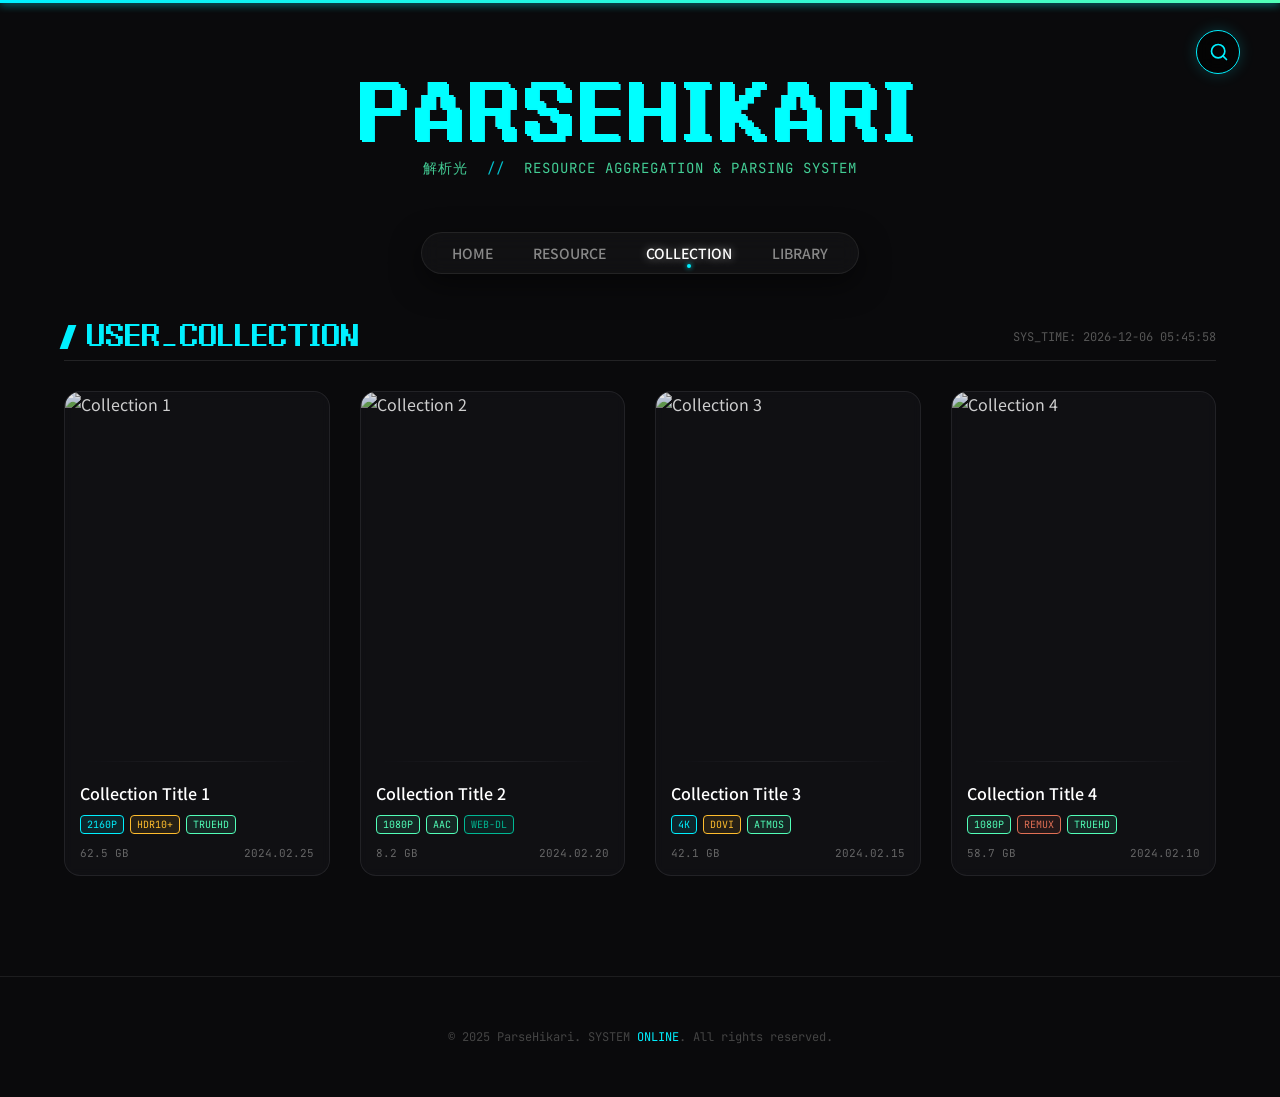
==== collection.html @ 1d5f7707 "1" ====
<!DOCTYPE html>
<html lang="zh-CN">
<head>
    <meta charset="UTF-8">
    <meta name="viewport" content="width=device-width, initial-scale=1.0">
    <title>ParseHikari | COLLECTION</title>
    <link href="https://fonts.googleapis.com/css2?family=JetBrains+Mono:wght@400;700&family=Noto+Sans+SC:wght@300;400;700&display=swap" rel="stylesheet">
    <link rel="stylesheet" href="css/style.css">
</head>
<body>
    <div id="floating-search">
        <div class="search-icon-wrapper">
            <svg width="20" height="20" viewBox="0 0 24 24" fill="none" stroke="#00f0ff" stroke-width="2" stroke-linecap="round" stroke-linejoin="round">
                <circle cx="11" cy="11" r="8"></circle>
                <line x1="21" y1="21" x2="16.65" y2="16.65"></line>
            </svg>
        </div>
        <input type="text" placeholder="SEARCH_COLLECTION...">
    </div>

    <header>
        <h1>ParseHikari</h1>
        <p>解析光 <span>//</span> RESOURCE AGGREGATION & PARSING SYSTEM</p>
    </header>

    <nav>
        <div class="nav-container">
            <a href="index.html">HOME</a>
            <a href="resource.html">RESOURCE</a>
            <a href="collection.html" class="active">COLLECTION</a>
            <a href="library.html">LIBRARY</a>
        </div>
    </nav>

    <section id="collection">
        <div class="section-header">
            <h2>USER_COLLECTION</h2>
            <div style="font-family: 'JetBrains Mono'; font-size: 12px; color: #555;" id="sys-time">SYSTEM_READY</div>
        </div>

        <div class="movie-grid">
            <!-- Collection module sample content -->
            <div class="movie-card">
                <div class="card-image-wrapper">
                    <img src="https://via.placeholder.com/220x330?text=COLLECTION+1" alt="Collection 1">
                </div>
                <div class="card-info">
                    <h3>Collection Title 1</h3>
                    <div class="tags">
                        <span class="tag res-4k">2160P</span>
                        <span class="tag hdr">HDR10+</span>
                        <span class="tag atmos">TRUEHD</span>
                    </div>
                    <div class="meta-data">
                        <span>62.5 GB</span>
                        <span>2024.02.25</span>
                    </div>
                </div>
            </div>
            
            <div class="movie-card">
                <div class="card-image-wrapper">
                    <img src="https://via.placeholder.com/220x330?text=COLLECTION+2" alt="Collection 2">
                </div>
                <div class="card-info">
                    <h3>Collection Title 2</h3>
                    <div class="tags">
                        <span class="tag 1080p">1080P</span>
                        <span class="tag atmos">AAC</span>
                        <span class="tag web-dl">WEB-DL</span>
                    </div>
                    <div class="meta-data">
                        <span>8.2 GB</span>
                        <span>2024.02.20</span>
                    </div>
                </div>
            </div>
            
            <div class="movie-card">
                <div class="card-image-wrapper">
                    <img src="https://via.placeholder.com/220x330?text=COLLECTION+3" alt="Collection 3">
                </div>
                <div class="card-info">
                    <h3>Collection Title 3</h3>
                    <div class="tags">
                        <span class="tag res-4k">4K</span>
                        <span class="tag hdr">DOVI</span>
                        <span class="tag atmos">ATMOS</span>
                    </div>
                    <div class="meta-data">
                        <span>42.1 GB</span>
                        <span>2024.02.15</span>
                    </div>
                </div>
            </div>
            
            <div class="movie-card">
                <div class="card-image-wrapper">
                    <img src="https://via.placeholder.com/220x330?text=COLLECTION+4" alt="Collection 4">
                </div>
                <div class="card-info">
                    <h3>Collection Title 4</h3>
                    <div class="tags">
                        <span class="tag 1080p">1080P</span>
                        <span class="tag remux">REMUX</span>
                        <span class="tag atmos">TRUEHD</span>
                    </div>
                    <div class="meta-data">
                        <span>58.7 GB</span>
                        <span>2024.02.10</span>
                    </div>
                </div>
            </div>
        </div>
    </section>

    <footer>
        <p>© 2025 ParseHikari. SYSTEM <span>ONLINE</span>. All rights reserved.</p>
    </footer>

    <script src="js/script.js"></script>
</body>
</html>
---- css/style.css ----
@font-face {
    font-family: 'YamahaEBM10';
    src: url('../fonts/Yamaha EBM10 Bold.ttf') format('truetype');
    font-weight: bold;
    font-style: normal;
}

:root {
    --primary: #00f0ff;
    --secondary: #52ffb8;
    --bg-dark: #0a0a0c;
    --card-bg: rgba(20, 20, 25, 0.6);
    --text-main: #e5e5e5;
    --glass-border: rgba(255, 255, 255, 0.08);
    --rotateX: 0deg;
    --rotateY: 0deg;
}

* {
    box-sizing: border-box;
}

body {
    margin: 0;
    font-family: 'Noto Sans SC', sans-serif;
    background-color: var(--bg-dark);
    color: var(--text-main);
    overflow-x: hidden;
    min-height: 100vh;
}

body::before {
    content: '';
    position: fixed;
    top: 0;
    left: 0;
    width: 100%;
    height: 3px;
    background: linear-gradient(90deg, var(--primary), var(--secondary));
    z-index: 100;
    box-shadow: 0 0 10px var(--primary);
}

#floating-search {
    position: fixed;
    top: 30px;
    right: 40px;
    display: flex;
    align-items: center;
    background: rgba(0, 0, 0, 0.6);
    backdrop-filter: blur(10px);
    width: 44px;
    height: 44px;
    border-radius: 50px;
    transition: all 0.5s cubic-bezier(0.19, 1, 0.22, 1);
    overflow: hidden;
    border: 1px solid var(--primary);
    cursor: pointer;
    z-index: 1000;
    box-shadow: 0 0 15px rgba(0, 240, 255, 0.2);
}

#floating-search:hover,
#floating-search.active {
    width: 280px;
    border-radius: 22px;
    background: rgba(10, 10, 10, 0.9);
    padding-left: 15px;
}

.search-icon-wrapper {
    min-width: 44px;
    height: 44px;
    display: flex;
    justify-content: center;
    align-items: center;
}

#floating-search img {
    width: 20px;
    height: 20px;
    filter: drop-shadow(0 0 2px var(--primary));
}

#floating-search input {
    width: 100%;
    border: none;
    background: transparent;
    color: var(--primary);
    font-family: 'JetBrains Mono', monospace;
    font-size: 14px;
    outline: none;
    opacity: 0;
    transition: opacity 0.3s ease;
    padding-right: 15px;
}

#floating-search:hover input,
#floating-search.active input {
    opacity: 1;
}

header {
    text-align: center;
    padding: 80px 0 40px;
    position: relative;
}

header h1 {
    font-family: 'YamahaEBM10', sans-serif;
    font-size: 64px;
    color: #fff;
    margin: 0;
    letter-spacing: 4px;
    text-transform: uppercase;
    position: relative;
    display: inline-block;
    text-shadow: 2px 2px 0px var(--primary);
    animation: flicker 0.15s infinite alternate, glitch-shift 0.8s infinite step-end;
}

@keyframes flicker {
    0% { text-shadow: 0 0 5px rgba(0, 240, 255, 0.5); opacity: 1; }
    5% { text-shadow: none; opacity: 0.98; }
    10% { text-shadow: 0 0 8px rgba(0, 240, 255, 0.8); opacity: 1; }
    20% { text-shadow: none; opacity: 0.95; }
    25% { text-shadow: 0 0 10px rgba(0, 240, 255, 1); opacity: 1; }
    100% { text-shadow: 0 0 5px rgba(0, 240, 255, 0.5); opacity: 1; }
}

header h1::after {
    content: "ParseHikari";
    position: absolute;
    top: 0;
    left: 0;
    width: 100%;
    height: 100%;
    color: var(--primary);
    mix-blend-mode: hard-light;
    animation: glitch-color 0.8s infinite step-end;
}

@keyframes glitch-shift {
    0% { transform: translate(1px, 1px); }
    25% { transform: translate(-1px, 1px); }
    50% { transform: translate(1px, -1px); }
    75% { transform: translate(-1px, -1px); }
    100% { transform: translate(1px, 1px); }
}

@keyframes glitch-color {
    0% { text-shadow: 3px 0 0 var(--primary), -3px 0 0 var(--secondary); transform: translate(1px, 1px); }
    15% { text-shadow: 3px 0 0 var(--secondary), -3px 0 0 var(--primary); transform: translate(-1px, 1px); }
    30% { text-shadow: 0 3px 0 var(--primary), 0 -3px 0 var(--secondary); transform: translate(1px, -1px); }
    45% { text-shadow: 0 -3px 0 var(--secondary), 0 3px 0 var(--primary); transform: translate(-1px, -1px); }
    60% { text-shadow: 5px 5px 0 var(--primary), -5px -5px 0 var(--secondary); transform: translate(2px, 2px); }
    75% { text-shadow: -5px -5px 0 var(--secondary), 5px 5px 0 var(--primary); transform: translate(-2px, -2px); }
    90% { text-shadow: 2px 2px 0 var(--primary), -2px -2px 0 var(--secondary); transform: translate(0, 0); }
    100% { text-shadow: 3px 0 0 var(--primary), -3px 0 0 var(--secondary); transform: translate(1px, 1px); }
}

header p {
    font-family: 'JetBrains Mono', monospace;
    color: var(--secondary);
    font-size: 14px;
    margin-top: 10px;
    opacity: 0.8;
    letter-spacing: 1px;
}

header p span {
    color: var(--primary);
    margin: 0 10px;
}

nav {
    display: flex;
    justify-content: center;
    margin-bottom: 50px;
}

.nav-container {
    background: rgba(255, 255, 255, 0.03);
    backdrop-filter: blur(10px);
    padding: 10px 30px;
    border-radius: 100px;
    border: 1px solid var(--glass-border);
    display: flex;
    gap: 40px;
    box-shadow: 0 10px 30px rgba(0, 0, 0, 0.5);
}

nav a {
    text-decoration: none;
    color: #888;
    font-size: 14px;
    font-weight: 500;
    transition: 0.3s;
    position: relative;
}

nav a:hover,
nav a.active {
    color: #fff;
    text-shadow: 0 0 8px rgba(255, 255, 255, 0.5);
}

nav a.active::after {
    content: '';
    position: absolute;
    bottom: -5px;
    left: 50%;
    transform: translateX(-50%);
    width: 4px;
    height: 4px;
    background: var(--primary);
    border-radius: 50%;
    box-shadow: 0 0 5px var(--primary);
}

/* 所有section元素的公共样式 */
section {
    width: 90% !important;
    max-width: 1400px !important;
    margin: 0 auto !important;
    padding-bottom: 100px !important;
    box-sizing: border-box !important;
}

.section-header {
    display: flex;
    align-items: center;
    justify-content: space-between;
    margin-bottom: 30px;
    border-bottom: 1px solid rgba(255, 255, 255, 0.1);
    padding-bottom: 10px;
}

.section-header h2 {
    font-family: 'YamahaEBM10', sans-serif;
    font-size: 24px;
    color: var(--primary);
    margin: 0;
    display: flex;
    align-items: center;
}

.section-header h2::before {
    content: '';
    display: inline-block;
    width: 8px;
    height: 24px;
    background: var(--primary);
    margin-right: 15px;
    transform: skewX(-20deg);
}

.movie-grid {
    display: grid;
    grid-template-columns: repeat(auto-fill, minmax(220px, 1fr));
    gap: 30px;
    perspective: 1500px;
}

.movie-card {
    background: var(--card-bg);
    border: 1px solid var(--glass-border);
    border-radius: 16px;
    overflow: hidden;
    position: relative;
    backdrop-filter: blur(5px);
    cursor: pointer;
    transform-style: preserve-3d;
    transition: transform 0.2s ease-out, box-shadow 0.4s;
    transform: rotateX(var(--rotateX)) rotateY(var(--rotateY)) translateZ(0);
    background-image: radial-gradient(
        circle at 50% 0%,
        rgba(255, 255, 255, 0.1) 0%,
        rgba(255, 255, 255, 0) 60%
    ), var(--card-bg);
    background-blend-mode: overlay;
}

.movie-card:hover {
    box-shadow: 0 25px 50px rgba(0, 0, 0, 0.7), 0 0 20px rgba(0, 240, 255, 0.4);
    z-index: 10;
}

.card-image-wrapper,
.card-info {
    transform: translateZ(20px);
    transition: transform 0.3s;
}

.card-image-wrapper {
    position: relative;
    padding-top: 140%;
    overflow: hidden;
}

.movie-card img {
    position: absolute;
    top: 0;
    left: 0;
    width: 100%;
    height: 100%;
    object-fit: cover;
    transition: 0.5s ease;
    filter: grayscale(30%) brightness(0.9);
}

.movie-card:hover img {
    filter: grayscale(0%) brightness(1.1);
    transform: scale(1.05) translateZ(10px);
}

.card-info {
    padding: 15px;
    position: relative;
}

.card-info::before {
    content: '';
    position: absolute;
    top: 0;
    left: 15px;
    right: 15px;
    height: 1px;
    background: linear-gradient(90deg, transparent, var(--glass-border), transparent);
}

.movie-card h3 {
    font-size: 16px;
    margin: 5px 0 10px;
    color: #fff;
    white-space: nowrap;
    overflow: hidden;
    text-overflow: ellipsis;
    font-weight: 500;
}

.tags {
    display: flex;
    flex-wrap: wrap;
    gap: 6px;
}

.tag {
    font-family: 'JetBrains Mono', monospace;
    font-size: 10px;
    padding: 2px 6px;
    border-radius: 4px;
    border: 1px solid rgba(255, 255, 255, 0.2);
    color: #aaa;
    background: rgba(0, 0, 0, 0.3);
    text-transform: uppercase;
}

/* 标签样式 - 参考index-old.html */
.tag.res-4k { 
    border-color: var(--primary); 
    color: var(--primary); 
    background: rgba(0, 240, 255, 0.1); 
}

.tag.hdr { 
    border-color: #ffbd2e; 
    color: #ffbd2e; 
    background: rgba(255, 189, 46, 0.1); 
}

.tag.atmos { 
    border-color: var(--secondary); 
    color: var(--secondary); 
    background: rgba(82, 255, 184, 0.1); 
}

/* 扩展标签样式 */
.tag[class*="1080"] { 
    border-color: var(--secondary); 
    color: var(--secondary); 
    background: rgba(82, 255, 184, 0.1); 
}

.tag[class*="720"] { 
    border-color: #fdcb6e; 
    color: #fdcb6e; 
    background: rgba(253, 203, 110, 0.1); 
}

.tag[class*="remux"] { 
    border-color: #e17055; 
    color: #e17055; 
    background: rgba(225, 112, 85, 0.1); 
}

.tag[class*="web-dl"] { 
    border-color: #00b894; 
    color: #00b894; 
    background: rgba(0, 184, 148, 0.1); 
}

.tag[class*="bdrip"] { 
    border-color: #6c5ce7; 
    color: #6c5ce7; 
    background: rgba(108, 92, 231, 0.1); 
}

.meta-data {
    margin-top: 12px;
    display: flex;
    justify-content: space-between;
    font-size: 11px;
    color: #666;
    font-family: 'JetBrains Mono', monospace;
}

/* 搜索结果页面样式 */
.no-results {
    text-align: center;
    padding: 60px 20px;
    background: rgba(255, 255, 255, 0.03);
    border-radius: 16px;
    margin-bottom: 50px;
    border: 1px solid rgba(255, 255, 255, 0.08);
}

.no-results h3 {
    font-size: 24px;
    color: var(--primary);
    margin-bottom: 15px;
    font-weight: 500;
}

.no-results p {
    color: #888;
    font-size: 14px;
    max-width: 600px;
    margin: 0 auto;
    line-height: 1.6;
}

.recommended-movies {
    margin-top: 40px;
}

.recommended-movies h3 {
    font-family: 'YamahaEBM10', sans-serif;
    font-size: 20px;
    color: var(--secondary);
    margin-bottom: 25px;
    display: flex;
    align-items: center;
}

.recommended-movies h3::before {
    content: '';
    display: inline-block;
    width: 6px;
    height: 20px;
    background: var(--secondary);
    margin-right: 12px;
    transform: skewX(-20deg);
}

footer {
    text-align: center;
    padding: 40px;
    border-top: 1px solid var(--glass-border);
    font-family: 'JetBrains Mono', monospace;
    font-size: 12px;
    color: #444;
}

footer span {
    color: var(--primary);
}

::-webkit-scrollbar {
    width: 6px;
}

::-webkit-scrollbar-track {
    background: #0a0a0c;
}

::-webkit-scrollbar-thumb {
    background: #333;
    border-radius: 3px;
}

::-webkit-scrollbar-thumb:hover {
    background: var(--primary);
}
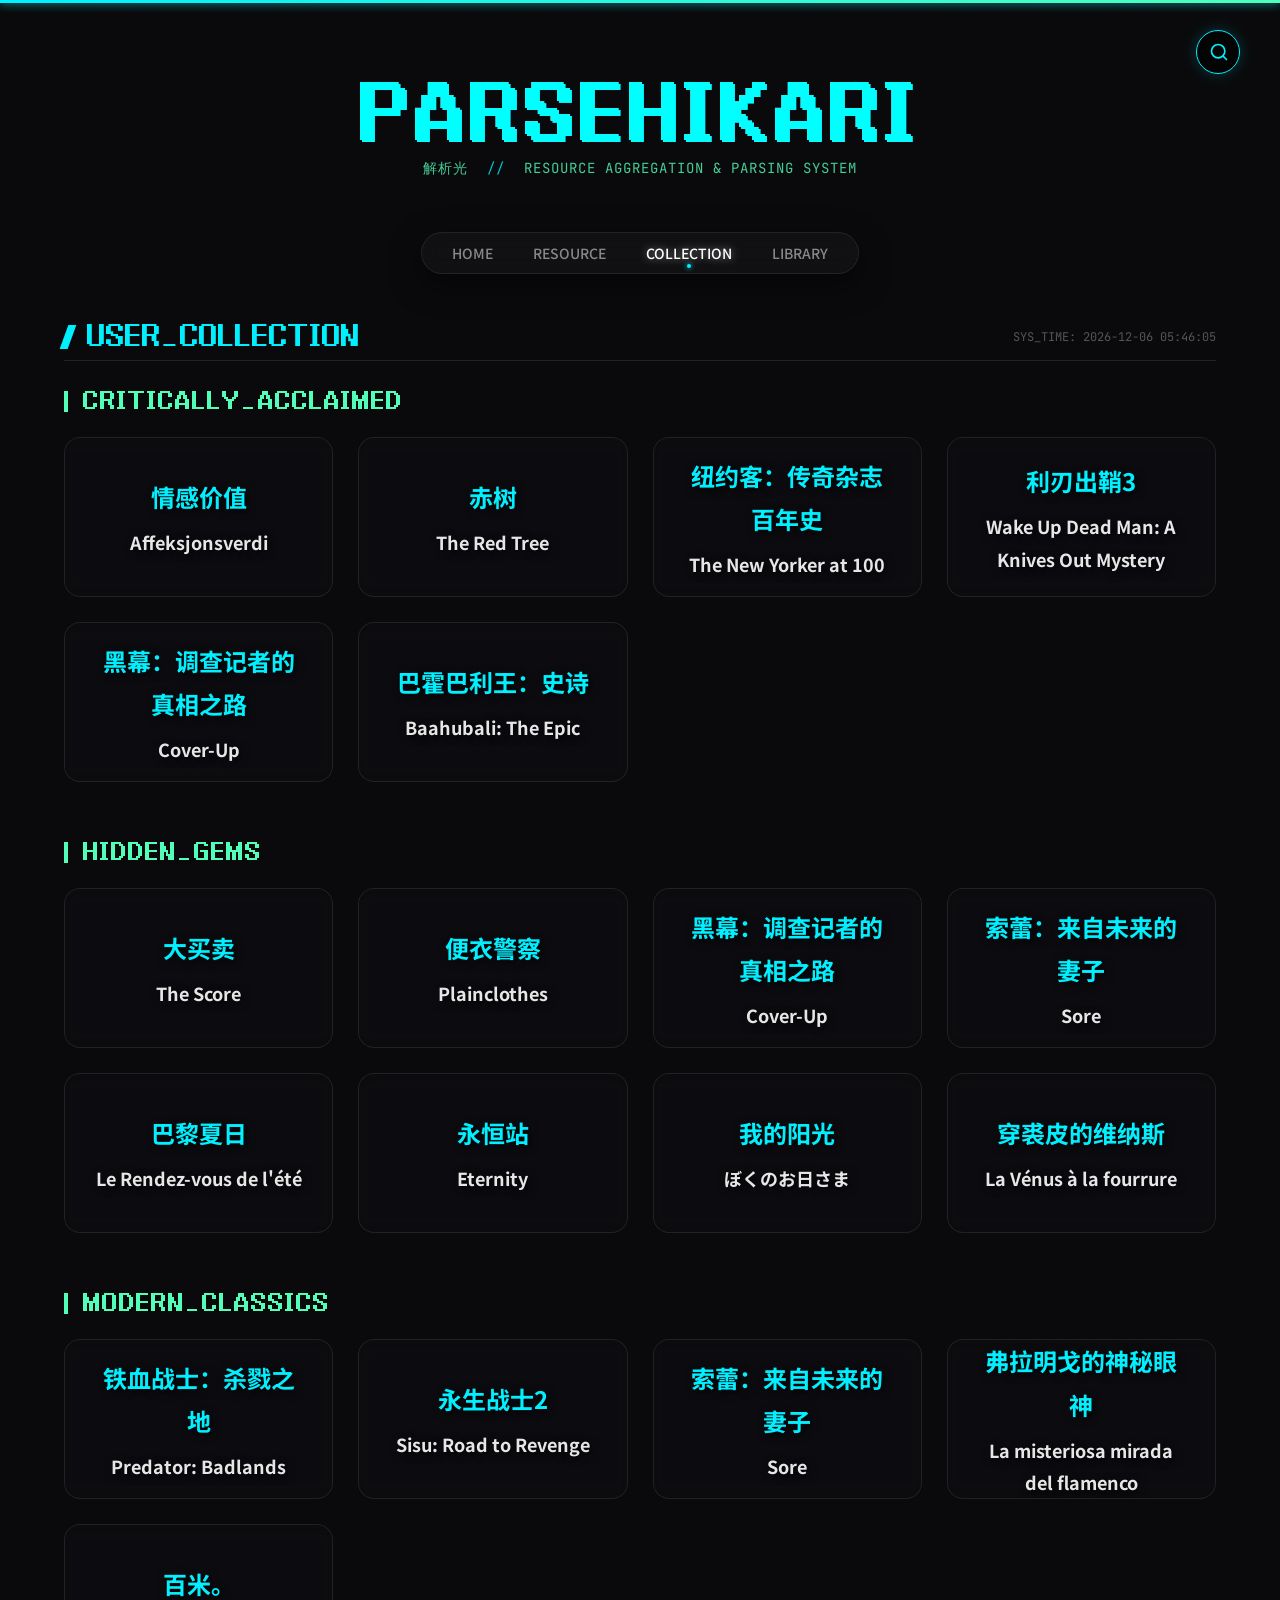
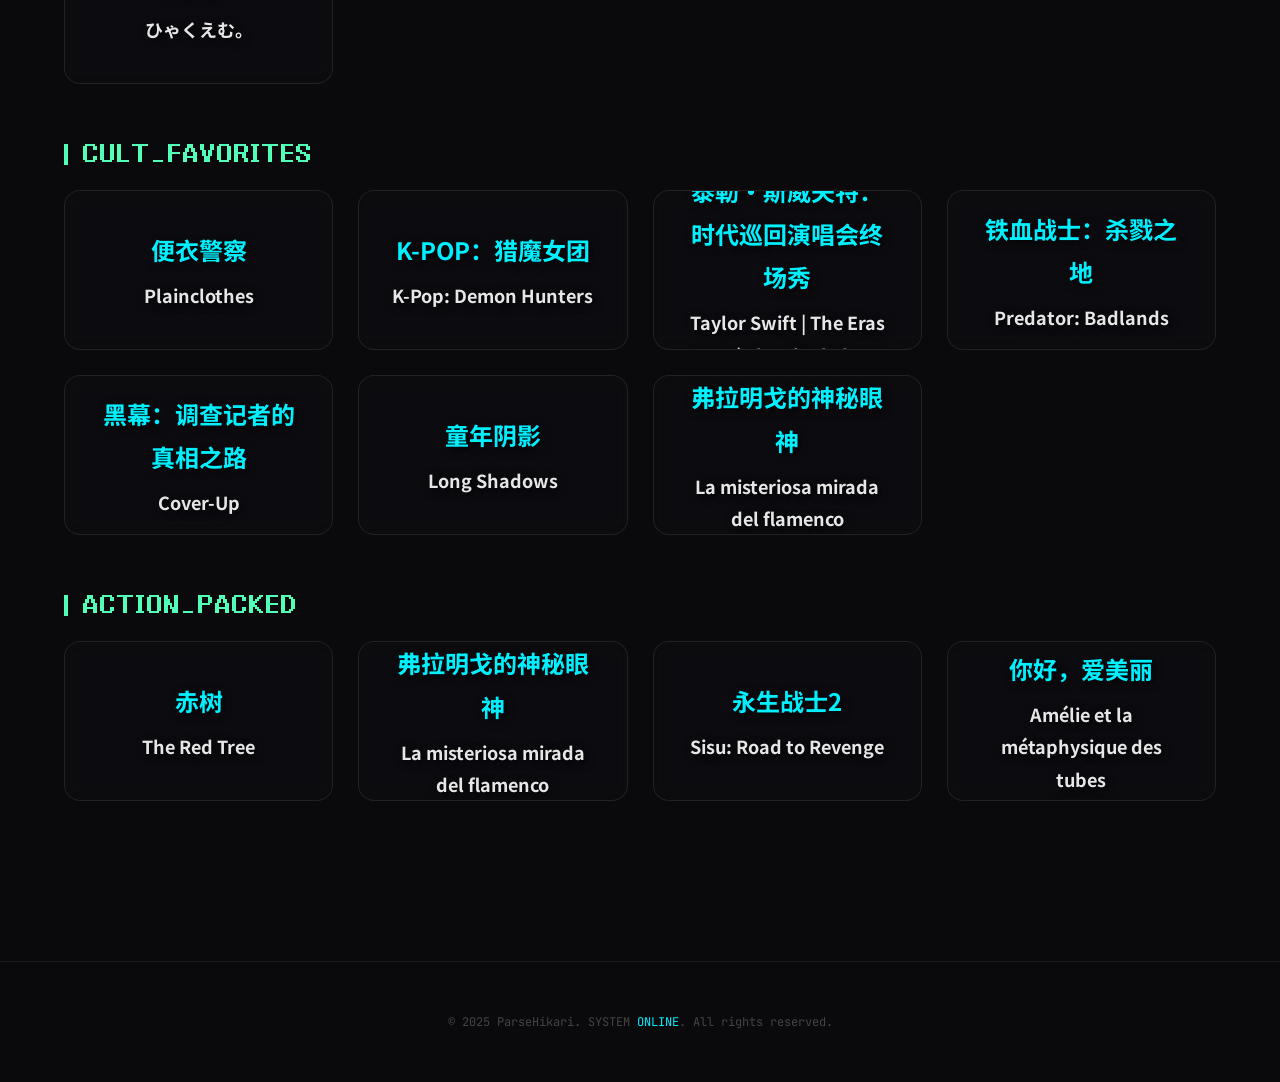
==== commit c3b1982f: "终于tmd修好了" ====
--- a/collection.html
+++ b/collection.html
@@ -38,78 +38,38 @@
             <div style="font-family: 'JetBrains Mono'; font-size: 12px; color: #555;" id="sys-time">SYSTEM_READY</div>
         </div>
 
-        <div class="movie-grid">
-            <!-- Collection module sample content -->
-            <div class="movie-card">
-                <div class="card-image-wrapper">
-                    <img src="https://via.placeholder.com/220x330?text=COLLECTION+1" alt="Collection 1">
-                </div>
-                <div class="card-info">
-                    <h3>Collection Title 1</h3>
-                    <div class="tags">
-                        <span class="tag res-4k">2160P</span>
-                        <span class="tag hdr">HDR10+</span>
-                        <span class="tag atmos">TRUEHD</span>
-                    </div>
-                    <div class="meta-data">
-                        <span>62.5 GB</span>
-                        <span>2024.02.25</span>
-                    </div>
-                </div>
+        <div class="collection-category">
+            <h3 class="category-title">CRITICALLY_ACCLAIMED</h3>
+            <div class="movie-grid collection-grid" id="collection-acclaimed">
+                <!-- 内容将通过JavaScript动态加载 -->
             </div>
-            
-            <div class="movie-card">
-                <div class="card-image-wrapper">
-                    <img src="https://via.placeholder.com/220x330?text=COLLECTION+2" alt="Collection 2">
-                </div>
-                <div class="card-info">
-                    <h3>Collection Title 2</h3>
-                    <div class="tags">
-                        <span class="tag 1080p">1080P</span>
-                        <span class="tag atmos">AAC</span>
-                        <span class="tag web-dl">WEB-DL</span>
-                    </div>
-                    <div class="meta-data">
-                        <span>8.2 GB</span>
-                        <span>2024.02.20</span>
-                    </div>
-                </div>
+        </div>
+
+        <div class="collection-category">
+            <h3 class="category-title">HIDDEN_GEMS</h3>
+            <div class="movie-grid collection-grid" id="collection-gems">
+                <!-- 内容将通过JavaScript动态加载 -->
             </div>
-            
-            <div class="movie-card">
-                <div class="card-image-wrapper">
-                    <img src="https://via.placeholder.com/220x330?text=COLLECTION+3" alt="Collection 3">
-                </div>
-                <div class="card-info">
-                    <h3>Collection Title 3</h3>
-                    <div class="tags">
-                        <span class="tag res-4k">4K</span>
-                        <span class="tag hdr">DOVI</span>
-                        <span class="tag atmos">ATMOS</span>
-                    </div>
-                    <div class="meta-data">
-                        <span>42.1 GB</span>
-                        <span>2024.02.15</span>
-                    </div>
-                </div>
+        </div>
+
+        <div class="collection-category">
+            <h3 class="category-title">MODERN_CLASSICS</h3>
+            <div class="movie-grid collection-grid" id="collection-classics">
+                <!-- 内容将通过JavaScript动态加载 -->
             </div>
-            
-            <div class="movie-card">
-                <div class="card-image-wrapper">
-                    <img src="https://via.placeholder.com/220x330?text=COLLECTION+4" alt="Collection 4">
-                </div>
-                <div class="card-info">
-                    <h3>Collection Title 4</h3>
-                    <div class="tags">
-                        <span class="tag 1080p">1080P</span>
-                        <span class="tag remux">REMUX</span>
-                        <span class="tag atmos">TRUEHD</span>
-                    </div>
-                    <div class="meta-data">
-                        <span>58.7 GB</span>
-                        <span>2024.02.10</span>
-                    </div>
-                </div>
+        </div>
+
+        <div class="collection-category">
+            <h3 class="category-title">CULT_FAVORITES</h3>
+            <div class="movie-grid collection-grid" id="collection-cult">
+                <!-- 内容将通过JavaScript动态加载 -->
+            </div>
+        </div>
+
+        <div class="collection-category">
+            <h3 class="category-title">ACTION_PACKED</h3>
+            <div class="movie-grid collection-grid" id="collection-action">
+                <!-- 内容将通过JavaScript动态加载 -->
             </div>
         </div>
     </section>
@@ -119,5 +79,15 @@
     </footer>
 
     <script src="js/script.js"></script>
+    <script>
+        window.addEventListener('DOMContentLoaded', () => {
+            // 为每个分类加载不同数量的电影
+            fetchCollectionMovies('collection-acclaimed', 6);
+            fetchCollectionMovies('collection-gems', 8);
+            fetchCollectionMovies('collection-classics', 5);
+            fetchCollectionMovies('collection-cult', 7);
+            fetchCollectionMovies('collection-action', 4);
+        });
+    </script>
 </body>
 </html>
--- a/css/style.css
+++ b/css/style.css
@@ -360,7 +360,7 @@
 .tag.res-4k { 
     border-color: var(--primary); 
     color: var(--primary); 
-    background: rgba(0, 240, 255, 0.1); 
+    background: rgba(90, 177, 184, 0.1); 
 }
 
 .tag.hdr { 
@@ -370,16 +370,16 @@
 }
 
 .tag.atmos { 
-    border-color: var(--secondary); 
-    color: var(--secondary); 
-    background: rgba(82, 255, 184, 0.1); 
+    border-color: #ff6b9d; 
+    color: #ff6b9d; 
+    background: rgba(255, 107, 157, 0.1); 
 }
 
 /* 扩展标签样式 */
 .tag[class*="1080"] { 
-    border-color: var(--secondary); 
-    color: var(--secondary); 
-    background: rgba(82, 255, 184, 0.1); 
+    border-color: #a29bfe; 
+    color: #a29bfe; 
+    background: rgba(162, 155, 254, 0.1); 
 }
 
 .tag[class*="720"] { 
@@ -389,21 +389,21 @@
 }
 
 .tag[class*="remux"] { 
-    border-color: #e17055; 
-    color: #e17055; 
-    background: rgba(225, 112, 85, 0.1); 
+    border-color: #ff7675; 
+    color: #ff7675; 
+    background: rgba(255, 118, 117, 0.1); 
 }
 
 .tag[class*="web-dl"] { 
-    border-color: #00b894; 
-    color: #00b894; 
-    background: rgba(0, 184, 148, 0.1); 
+    border-color: #74b9ff; 
+    color: #74b9ff; 
+    background: rgba(116, 185, 255, 0.1); 
 }
 
 .tag[class*="bdrip"] { 
-    border-color: #6c5ce7; 
-    color: #6c5ce7; 
-    background: rgba(108, 92, 231, 0.1); 
+    border-color: #a855f7; 
+    color: #a855f7; 
+    background: rgba(168, 85, 247, 0.1); 
 }
 
 .meta-data {
@@ -491,4 +491,100 @@
 
 ::-webkit-scrollbar-thumb:hover {
     background: var(--primary);
-}+}
+
+/* Collection页面特殊卡片样式 */
+.collection-category {
+    margin-bottom: 60px;
+}
+
+.category-title {
+    font-family: 'YamahaEBM10', sans-serif;
+    font-size: 20px;
+    color: var(--secondary);
+    margin: 0 0 25px 0;
+    padding-left: 15px;
+    border-left: 4px solid var(--secondary);
+    letter-spacing: 1px;
+}
+
+.collection-grid {
+    grid-template-columns: repeat(4, 1fr);
+    gap: 25px;
+}
+
+.collection-card {
+    position: relative;
+    overflow: hidden;
+    background-size: cover;
+    background-position: center;
+    background-repeat: no-repeat;
+    min-height: 160px;
+}
+
+#collection-content {
+    grid-template-columns: repeat(4, 1fr);
+    gap: 25px;
+}
+
+.collection-card::before {
+    content: '';
+    position: absolute;
+    top: 0;
+    left: 0;
+    right: 0;
+    bottom: 0;
+    background: inherit;
+    filter: blur(10px);
+    transform: scale(1.1);
+    transition: filter 0.4s ease, transform 0.4s ease;
+}
+
+.collection-card:hover::before {
+    filter: blur(0px);
+    transform: scale(1);
+}
+
+.collection-overlay {
+    position: absolute;
+    top: 0;
+    left: 0;
+    right: 0;
+    bottom: 0;
+    display: flex;
+    align-items: center;
+    justify-content: center;
+    background: rgba(0, 0, 0, 0.3);
+    transition: background 0.4s ease;
+    z-index: 1;
+}
+
+.collection-card:hover .collection-overlay {
+    background: rgba(0, 0, 0, 0.5);
+}
+
+.collection-title {
+    text-align: center;
+    padding: 30px;
+    font-size: 20px;
+    font-weight: 700;
+    color: #ffffff;
+    text-shadow: 2px 2px 8px rgba(0, 0, 0, 0.8);
+    line-height: 1.8;
+    width: 100%;
+}
+
+.collection-title span {
+    display: block;
+    margin: 8px 0;
+}
+
+.collection-title span:first-child {
+    font-size: 24px;
+    color: var(--primary);
+}
+
+.collection-title span:last-child {
+    font-size: 18px;
+    color: rgba(255, 255, 255, 0.9);
+}
